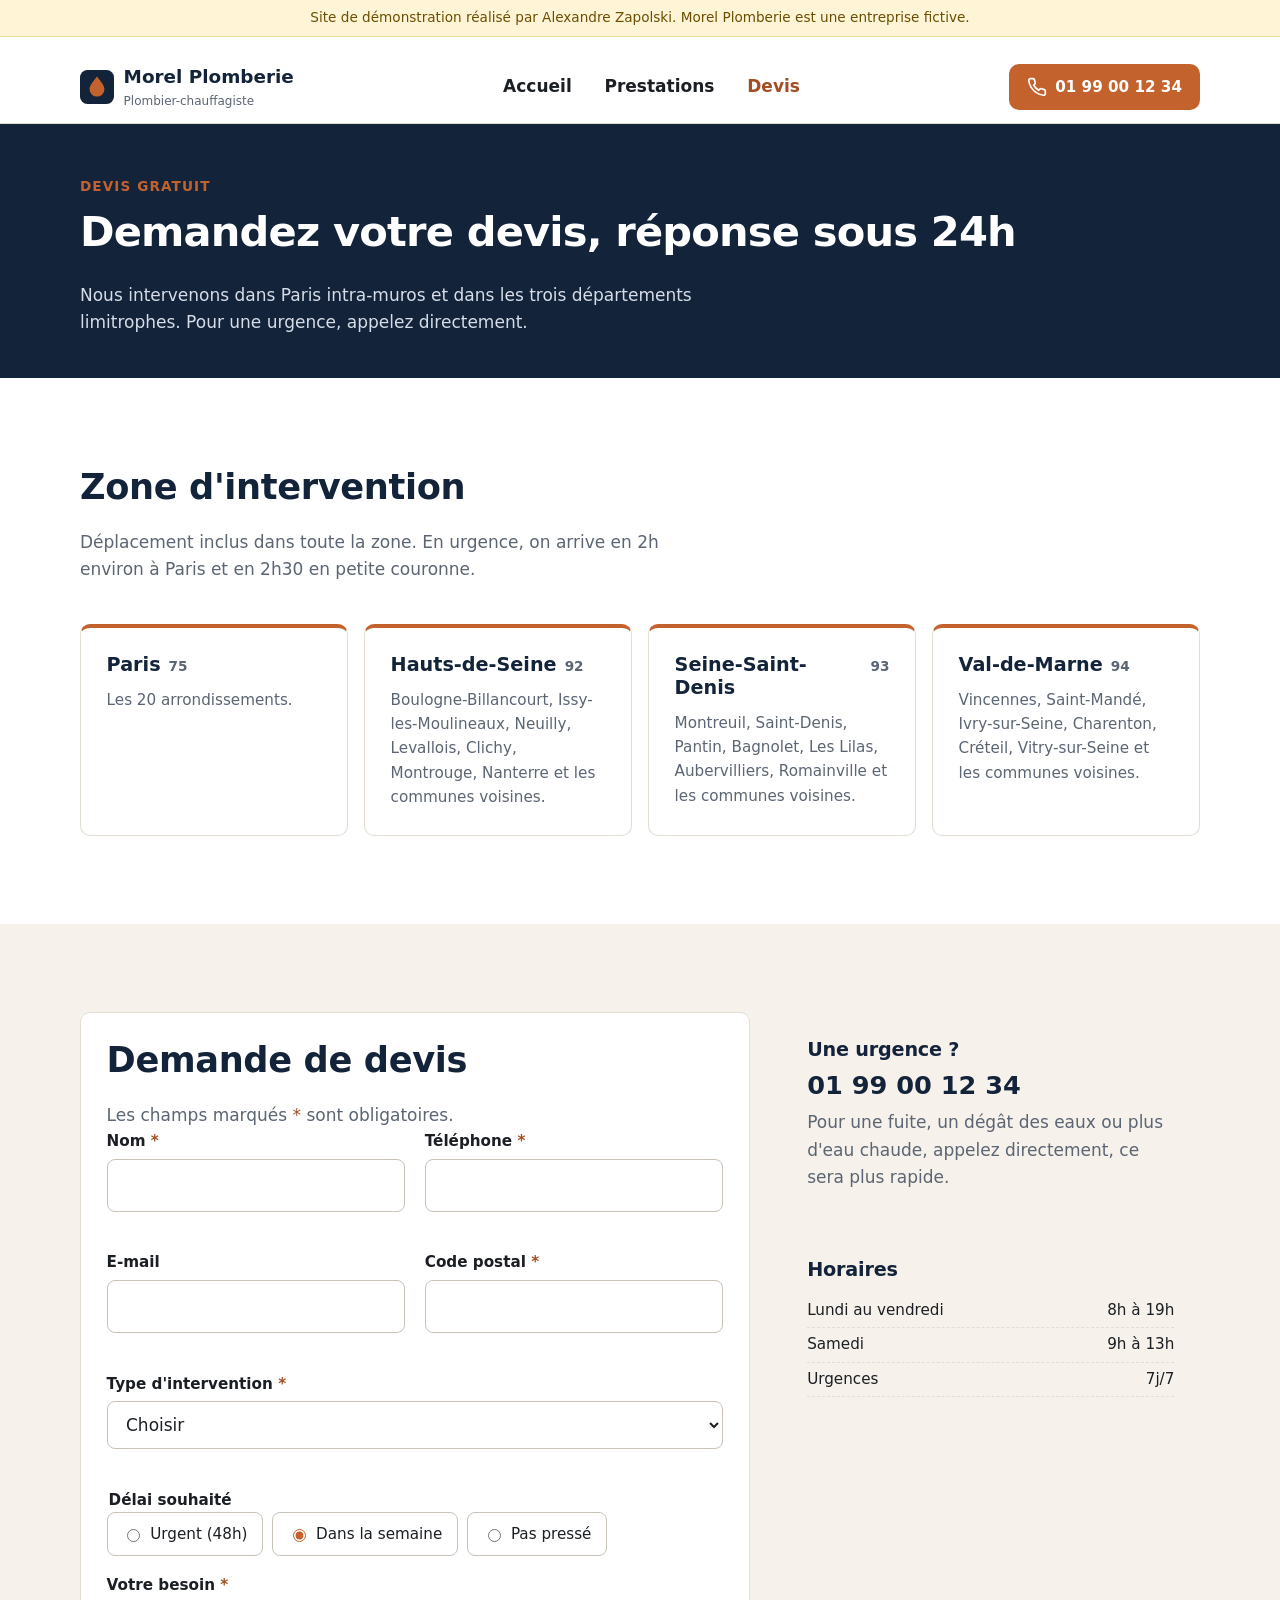
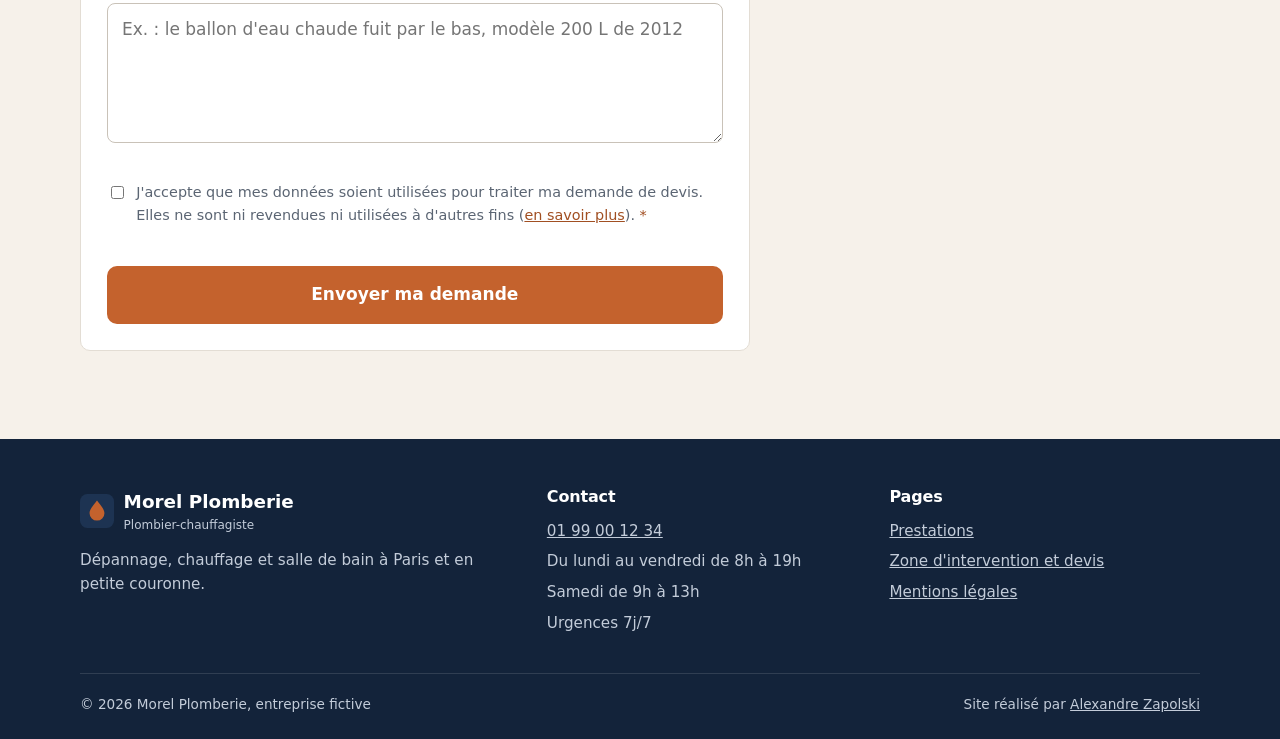
==== devis.html @ 9e3d2b04 "feat: add demo showcase site for a plumbing business" ====
<!DOCTYPE html>
<html lang="fr">
<head>
  <meta charset="UTF-8">
  <meta name="viewport" content="width=device-width, initial-scale=1">
  <title>Zone d'intervention et devis gratuit | Morel Plomberie</title>
  <meta name="description" content="Plombier à Paris (75), 92, 93 et 94. Demandez votre devis gratuit en ligne, réponse sous 24 h.">
  <link rel="stylesheet" href="css/style.css">
  <link rel="icon" href="data:image/svg+xml,%3Csvg xmlns='http://www.w3.org/2000/svg' viewBox='0 0 32 32'%3E%3Crect width='32' height='32' rx='7' fill='%2313233a'/%3E%3Cpath d='M16 6c4 5 7 8.5 7 12a7 7 0 0 1-14 0c0-3.5 3-7 7-12z' fill='%23c4622d'/%3E%3C/svg%3E">

</head>
<body>
  <a class="skip-link" href="#contenu">Aller au contenu</a>

  <p class="demo-banner">Site de démonstration réalisé par Alexandre Zapolski. Morel Plomberie est une entreprise fictive.</p>

  <header class="header">
    <div class="container header__inner">
      <a class="logo" href="index.html" aria-label="Morel Plomberie, accueil">
        <svg viewBox="0 0 32 32" aria-hidden="true"><rect width="32" height="32" rx="7" fill="#13233a"/><path d="M16 6c4 5 7 8.5 7 12a7 7 0 0 1-14 0c0-3.5 3-7 7-12z" fill="#c4622d"/></svg>
        <span>Morel Plomberie<small>Plombier-chauffagiste</small></span>
      </a>

      <nav class="nav" id="menu" aria-label="Navigation principale">
        <ul class="nav__list">
          <li><a href="index.html">Accueil</a></li>
          <li><a href="prestations.html">Prestations</a></li>
          <li><a href="devis.html" aria-current="page">Devis</a></li>
        </ul>
      </nav>

      <a class="btn btn--primary btn--small header__phone" href="tel:+33199001234">
        <svg viewBox="0 0 24 24" fill="none" stroke="currentColor" stroke-width="2" aria-hidden="true"><path d="M22 16.9v3a2 2 0 0 1-2.2 2 19.8 19.8 0 0 1-8.6-3.1 19.5 19.5 0 0 1-6-6A19.8 19.8 0 0 1 2.1 4.2 2 2 0 0 1 4.1 2h3a2 2 0 0 1 2 1.7c.1.9.4 1.8.7 2.7a2 2 0 0 1-.5 2.1L8 9.8a16 16 0 0 0 6 6l1.3-1.3a2 2 0 0 1 2.1-.4c.9.3 1.8.6 2.7.7a2 2 0 0 1 1.7 2z"/></svg>
        01 99 00 12 34
      </a>

      <button class="nav-toggle" type="button" aria-expanded="false" aria-controls="menu">
        <span class="visually-hidden">Ouvrir le menu</span>
        <svg viewBox="0 0 24 24" fill="none" stroke="currentColor" stroke-width="2" aria-hidden="true"><path d="M3 6h18M3 12h18M3 18h18"/></svg>
      </button>
    </div>
  </header>

  <main id="contenu">
    <section class="page-head">
      <div class="container">
        <span class="eyebrow">Devis gratuit</span>
        <h1>Demandez votre devis, réponse sous 24h</h1>
        <p>Nous intervenons dans Paris intra-muros et dans les trois départements limitrophes. Pour une urgence, appelez directement.</p>
      </div>
    </section>

    <!-- zone -->
    <section class="section">
      <div class="container">
        <div class="section__head">
          <h2>Zone d'intervention</h2>
          <p>Déplacement inclus dans toute la zone. En urgence, on arrive en 2h environ à Paris et en 2h30 en petite couronne.</p>
        </div>
        <div class="zones">
          <div class="card zone">
            <h3>Paris <span>75</span></h3>
            <p>Les 20 arrondissements.</p>
          </div>
          <div class="card zone">
            <h3>Hauts-de-Seine <span>92</span></h3>
            <p>Boulogne-Billancourt, Issy-les-Moulineaux, Neuilly, Levallois, Clichy, Montrouge, Nanterre et les communes voisines.</p>
          </div>
          <div class="card zone">
            <h3>Seine-Saint-Denis <span>93</span></h3>
            <p>Montreuil, Saint-Denis, Pantin, Bagnolet, Les Lilas, Aubervilliers, Romainville et les communes voisines.</p>
          </div>
          <div class="card zone">
            <h3>Val-de-Marne <span>94</span></h3>
            <p>Vincennes, Saint-Mandé, Ivry-sur-Seine, Charenton, Créteil, Vitry-sur-Seine et les communes voisines.</p>
          </div>
        </div>
      </div>
    </section>

    <!-- formulaire -->
    <section class="section section--sand" id="devis">
      <div class="container quote-layout">
        <div class="card">
          <h2>Demande de devis</h2>
          <p style="color:var(--muted)">Les champs marqués <span class="req">*</span> sont obligatoires.</p>

          <!-- action vide = mode démo, voir main.js -->
          <form id="quote-form" class="form" action="" method="post" novalidate>
            <div class="field">
              <label for="name">Nom <span class="req">*</span></label>
              <input id="name" name="name" type="text" autocomplete="name" required>
              <span class="field__error" aria-live="polite"></span>
            </div>

            <div class="field">
              <label for="phone">Téléphone <span class="req">*</span></label>
              <input id="phone" name="phone" type="tel" autocomplete="tel" inputmode="tel" required>
              <span class="field__error" aria-live="polite"></span>
            </div>

            <div class="field">
              <label for="email">E-mail</label>
              <input id="email" name="email" type="email" autocomplete="email">
              <span class="field__error" aria-live="polite"></span>
            </div>

            <div class="field">
              <label for="postcode">Code postal <span class="req">*</span></label>
              <input id="postcode" name="postcode" type="text" inputmode="numeric" maxlength="5" autocomplete="postal-code" required>
              <span class="field__error" aria-live="polite"></span>
            </div>

            <div class="field field--full">
              <label for="service">Type d'intervention <span class="req">*</span></label>
              <select id="service" name="service" required>
                <option value="">Choisir</option>
                <option>Dépannage / fuite</option>
                <option>Chauffe-eau</option>
                <option>Chauffage / chaudière</option>
                <option>Salle de bain</option>
                <option>Autre</option>
              </select>
              <span class="field__error" aria-live="polite"></span>
            </div>

            <fieldset class="field field--full">
              <legend>Délai souhaité</legend>
              <div class="radios">
                <label><input type="radio" name="delay" value="urgent"> Urgent (48h)</label>
                <label><input type="radio" name="delay" value="semaine" checked> Dans la semaine</label>
                <label><input type="radio" name="delay" value="flexible"> Pas pressé</label>
              </div>
            </fieldset>

            <div class="field field--full">
              <label for="message">Votre besoin <span class="req">*</span></label>
              <textarea id="message" name="message" required placeholder="Ex. : le ballon d'eau chaude fuit par le bas, modèle 200 L de 2012"></textarea>
              <span class="field__error" aria-live="polite"></span>
            </div>

            <!-- honeypot anti-spam -->
            <div class="hp" aria-hidden="true">
              <label for="website">Ne pas remplir</label>
              <input id="website" name="website" type="text" tabindex="-1" autocomplete="off">
            </div>

            <div class="field field--full">
              <label class="consent">
                <input type="checkbox" name="consent" required>
                <span>J'accepte que mes données soient utilisées pour traiter ma demande de devis. Elles ne sont ni revendues ni utilisées à d'autres fins (<a href="mentions-legales.html#donnees">en savoir plus</a>). <span class="req">*</span></span>
              </label>
              <span class="field__error" aria-live="polite"></span>
            </div>

            <div class="field field--full">
              <button class="btn btn--primary" type="submit">Envoyer ma demande</button>
            </div>

            <p class="form-status" role="status"></p>
          </form>
        </div>

        <aside>
          <div class="aside-box">
            <h2 style="font-size:1.2rem;margin:0">Une urgence ?</h2>
            <a class="phone-big" href="tel:+33199001234">01 99 00 12 34</a>
            <p style="margin:0;color:var(--muted)">Pour une fuite, un dégât des eaux ou plus d'eau chaude, appelez directement, ce sera plus rapide.</p>
          </div>
          <div class="aside-box">
            <h2 style="font-size:1.2rem">Horaires</h2>
            <ul class="hours">
              <li><span>Lundi au vendredi</span><span>8h à 19h</span></li>
              <li><span>Samedi</span><span>9h à 13h</span></li>
              <li><span>Urgences</span><span>7j/7</span></li>
            </ul>
          </div>
        </aside>
      </div>
    </section>
  </main>


  <footer class="footer">
    <div class="container">
      <div class="footer__grid">
        <div>
          <a class="logo" href="index.html">
            <svg viewBox="0 0 32 32" aria-hidden="true"><rect width="32" height="32" rx="7" fill="#1d3352"/><path d="M16 6c4 5 7 8.5 7 12a7 7 0 0 1-14 0c0-3.5 3-7 7-12z" fill="#c4622d"/></svg>
            <span>Morel Plomberie<small>Plombier-chauffagiste</small></span>
          </a>
          <p>Dépannage, chauffage et salle de bain à Paris et en petite couronne.</p>
        </div>
        <div>
          <h2>Contact</h2>
          <ul>
            <li><a href="tel:+33199001234">01 99 00 12 34</a></li>
            <li>Du lundi au vendredi de 8h à 19h</li>
            <li>Samedi de 9h à 13h</li>
            <li>Urgences 7j/7</li>
          </ul>
        </div>
        <div>
          <h2>Pages</h2>
          <ul>
            <li><a href="prestations.html">Prestations</a></li>
            <li><a href="devis.html">Zone d'intervention et devis</a></li>
            <li><a href="mentions-legales.html">Mentions légales</a></li>
          </ul>
        </div>
      </div>
      <div class="footer__bottom">
        <span>© <span data-year>2026</span> Morel Plomberie, entreprise fictive</span>
        <span>Site réalisé par <a href="https://www.malt.fr/profile/alexandrezapolski">Alexandre Zapolski</a></span>
      </div>
    </div>
  </footer>

  <!-- barre d'appel mobile -->
  <div class="callbar">
    <a class="btn btn--primary" href="tel:+33199001234">
      <svg viewBox="0 0 24 24" fill="none" stroke="currentColor" stroke-width="2" aria-hidden="true"><path d="M22 16.9v3a2 2 0 0 1-2.2 2 19.8 19.8 0 0 1-8.6-3.1 19.5 19.5 0 0 1-6-6A19.8 19.8 0 0 1 2.1 4.2 2 2 0 0 1 4.1 2h3a2 2 0 0 1 2 1.7c.1.9.4 1.8.7 2.7a2 2 0 0 1-.5 2.1L8 9.8a16 16 0 0 0 6 6l1.3-1.3a2 2 0 0 1 2.1-.4c.9.3 1.8.6 2.7.7a2 2 0 0 1 1.7 2z"/></svg>
      Appeler
    </a>
    <a class="btn btn--outline" href="devis.html">Devis gratuit</a>
  </div>

  <script src="js/main.js" defer></script>
</body>
</html>
---- css/style.css ----
/* Styles du site Morel Plomberie */

/* Variables */
:root {
  --navy: #13233a;
  --navy-2: #1d3352;
  --copper: #c4622d;
  --copper-dark: #a14f22;
  --sand: #f6f1ea;
  --white: #ffffff;
  --ink: #1b1f24;
  --muted: #5b6573;
  --line: #e3ddd4;
  --ok: #2f7d4f;
  --error: #b42318;

  --radius: 10px;
  --shadow: 0 6px 24px rgba(19, 35, 58, 0.08);
  --container: 1120px;

  /* polices système, pas besoin de charger Google Fonts */
  --font: system-ui, -apple-system, "Segoe UI", Roboto, "Helvetica Neue", Arial, sans-serif;
}

/* Base */
*,
*::before,
*::after { box-sizing: border-box; }

html { scroll-behavior: smooth; }

body {
  margin: 0;
  font-family: var(--font);
  font-size: 1.0625rem;
  line-height: 1.6;
  color: var(--ink);
  background: var(--white);
}

img, svg { display: block; max-width: 100%; }

a { color: var(--copper-dark); }

h1, h2, h3 { line-height: 1.2; margin: 0 0 0.6em; color: var(--navy); }
h1 { font-size: clamp(2rem, 4.5vw, 3.1rem); letter-spacing: -0.02em; }
h2 { font-size: clamp(1.6rem, 3vw, 2.2rem); letter-spacing: -0.01em; }
h3 { font-size: 1.2rem; }
p  { margin: 0 0 1em; }

:focus-visible { outline: 3px solid var(--copper); outline-offset: 2px; }

/* Utilitaires */
.container { width: min(100% - 2.5rem, var(--container)); margin-inline: auto; }

.skip-link {
  position: absolute; left: 1rem; top: -100px;
  background: var(--navy); color: var(--white);
  padding: 0.6rem 1rem; border-radius: var(--radius); z-index: 100;
}
.skip-link:focus { top: 1rem; }

.visually-hidden {
  position: absolute !important; width: 1px; height: 1px;
  overflow: hidden; clip: rect(0 0 0 0); white-space: nowrap;
}

.eyebrow {
  display: inline-block; font-size: 0.85rem; font-weight: 700;
  text-transform: uppercase; letter-spacing: 0.08em;
  color: var(--copper); margin-bottom: 0.6rem;
}

.section { padding: clamp(3.5rem, 7vw, 5.5rem) 0; }
.section--sand { background: var(--sand); }
.section__head { max-width: 640px; margin-bottom: 2.5rem; }
.section__head p { color: var(--muted); }

/* bandeau démo */
.demo-banner {
  background: #fff4d6; color: #6b4e00;
  font-size: 0.85rem; text-align: center; padding: 0.45rem 1rem;
  border-bottom: 1px solid #f0dca0;
}

/* En-tête */
.header {
  position: sticky; top: 0; z-index: 50;
  background: rgba(255, 255, 255, 0.96);
  backdrop-filter: blur(6px);
  border-bottom: 1px solid var(--line);
}
.header__inner {
  display: flex; align-items: center; justify-content: space-between;
  gap: 1rem; min-height: 72px;
}

.logo {
  display: flex; align-items: center; gap: 0.6rem;
  text-decoration: none; color: var(--navy); font-weight: 800; font-size: 1.15rem;
}
.logo svg { width: 34px; height: 34px; }
.logo small { display: block; font-weight: 500; font-size: 0.75rem; color: var(--muted); }

.nav__list {
  display: flex; gap: 0.25rem; list-style: none; margin: 0; padding: 0;
}
.nav__list a {
  display: block; padding: 0.5rem 0.9rem; border-radius: 6px;
  text-decoration: none; color: var(--ink); font-weight: 600;
}
.nav__list a:hover { background: var(--sand); }
.nav__list a[aria-current="page"] { color: var(--copper-dark); }

.nav-toggle {
  display: none; background: none; border: 1px solid var(--line);
  border-radius: 8px; padding: 0.5rem; cursor: pointer;
}
.nav-toggle svg { width: 24px; height: 24px; }

/* Sections */

/* Hero */
.hero {
  background:
    radial-gradient(circle at 85% 20%, rgba(196, 98, 45, 0.25), transparent 45%),
    linear-gradient(160deg, var(--navy) 0%, var(--navy-2) 100%);
  color: var(--white);
  padding: clamp(3.5rem, 9vw, 6.5rem) 0;
}
.hero h1 { color: var(--white); max-width: 16ch; }
.hero__lead { font-size: 1.2rem; max-width: 52ch; color: #d6dde8; }
.hero__actions { display: flex; flex-wrap: wrap; gap: 0.8rem; margin: 1.8rem 0 2.2rem; }
.hero__trust {
  display: flex; flex-wrap: wrap; gap: 0.6rem 1.6rem;
  list-style: none; margin: 0; padding: 0; color: #d6dde8; font-size: 0.95rem;
}
.hero__trust li { display: flex; align-items: center; gap: 0.45rem; }
.hero__trust svg { width: 18px; height: 18px; color: var(--copper); flex-shrink: 0; }

/* En-tête de page interne */
.page-head {
  background: var(--navy); color: var(--white); padding: 3rem 0 2.6rem;
}
.page-head h1 { color: var(--white); font-size: clamp(1.9rem, 4vw, 2.6rem); }
.page-head p { color: #d6dde8; max-width: 60ch; margin: 0; }

/* Composants */

/* Boutons */
.btn {
  display: inline-flex; align-items: center; justify-content: center; gap: 0.5rem;
  padding: 0.85rem 1.4rem; border-radius: var(--radius);
  font: inherit; font-weight: 700; text-decoration: none;
  border: 2px solid transparent; cursor: pointer;
  transition: background 0.15s, transform 0.15s;
}
.btn svg { width: 20px; height: 20px; }
.btn:active { transform: translateY(1px); }
.btn--primary { background: var(--copper); color: var(--white); }
.btn--primary:hover { background: var(--copper-dark); }
.btn--ghost { border-color: rgba(255, 255, 255, 0.5); color: var(--white); }
.btn--ghost:hover { background: rgba(255, 255, 255, 0.1); }
.btn--outline { border-color: var(--navy); color: var(--navy); }
.btn--outline:hover { background: var(--navy); color: var(--white); }
.btn--small { padding: 0.55rem 1rem; font-size: 0.95rem; }

/* Grilles de cartes */
.grid { display: grid; gap: 1.25rem; }
.grid--3 { grid-template-columns: repeat(3, 1fr); }
.grid--2 { grid-template-columns: repeat(2, 1fr); }

.card {
  background: var(--white); border: 1px solid var(--line);
  border-radius: var(--radius); padding: 1.6rem;
}
.card__icon {
  width: 48px; height: 48px; border-radius: 10px;
  display: grid; place-items: center;
  background: #fbeee6; color: var(--copper); margin-bottom: 1rem;
}
.card__icon svg { width: 26px; height: 26px; }
.card p { color: var(--muted); margin-bottom: 0; }

/* Étapes */
.steps { counter-reset: step; list-style: none; padding: 0; margin: 0; }
.steps li { position: relative; padding-left: 3.4rem; }
.steps li::before {
  counter-increment: step; content: counter(step);
  position: absolute; left: 0; top: 0;
  width: 2.4rem; height: 2.4rem; border-radius: 50%;
  display: grid; place-items: center;
  background: var(--navy); color: var(--white); font-weight: 800;
}

/* Avis */
.review { display: flex; flex-direction: column; gap: 0.8rem; }
.review__stars { color: #e2a400; letter-spacing: 2px; font-size: 1.1rem; }
.review blockquote { margin: 0; color: var(--ink); }
.review footer { font-size: 0.9rem; color: var(--muted); margin-top: auto; }
.review footer strong { color: var(--navy); }
.reviews-note { font-size: 0.85rem; color: var(--muted); margin-top: 1.2rem; }

/* Bloc CTA */
.cta {
  background: var(--copper); color: var(--white);
  border-radius: 16px; padding: clamp(2rem, 5vw, 3rem);
  display: flex; flex-wrap: wrap; align-items: center; justify-content: space-between; gap: 1.5rem;
}
.cta h2 { color: var(--white); margin: 0 0 0.3rem; }
.cta p { margin: 0; color: #fde7da; }
.cta .btn--primary { background: var(--white); color: var(--copper-dark); }
.cta .btn--primary:hover { background: var(--sand); }

/* Prestations détaillées */
.service {
  display: grid; grid-template-columns: 64px 1fr auto; gap: 1.25rem; align-items: start;
  padding: 1.8rem 0; border-bottom: 1px solid var(--line);
}
.service:last-child { border-bottom: 0; }
.service .card__icon { width: 64px; height: 64px; margin: 0; }
.service ul { margin: 0.4rem 0 0; padding-left: 1.2rem; color: var(--muted); }
.service__price {
  white-space: nowrap; font-weight: 700; color: var(--navy);
  background: var(--sand); border-radius: 8px; padding: 0.4rem 0.8rem;
}
.price-note { font-size: 0.9rem; color: var(--muted); }

/* Zone d'intervention */
.zones { display: grid; grid-template-columns: repeat(4, 1fr); gap: 1rem; }
.zone { border-top: 4px solid var(--copper); }
.zone h3 { display: flex; align-items: baseline; gap: 0.5rem; }
.zone h3 span { font-size: 0.85rem; font-weight: 600; color: var(--muted); }
.zone p { font-size: 0.95rem; }

/* Mise en page devis */
.quote-layout { display: grid; grid-template-columns: 1.6fr 1fr; gap: 2rem; align-items: start; }
.aside-box { background: var(--sand); border-radius: var(--radius); padding: 1.6rem; }
.aside-box + .aside-box { margin-top: 1rem; }
.aside-box .phone-big {
  display: block; font-size: 1.6rem; font-weight: 800;
  color: var(--navy); text-decoration: none; margin: 0.3rem 0 0.2rem;
}
.hours { list-style: none; padding: 0; margin: 0; font-size: 0.95rem; }
.hours li { display: flex; justify-content: space-between; padding: 0.3rem 0; border-bottom: 1px dashed var(--line); }

/* Texte légal */
.legal { max-width: 760px; }
.legal h2 { font-size: 1.35rem; margin-top: 2.2rem; }

/* Formulaire */
.form { display: grid; grid-template-columns: 1fr 1fr; gap: 1.1rem 1.25rem; }
.field { display: flex; flex-direction: column; gap: 0.35rem; }
.field--full { grid-column: 1 / -1; }
.field label, .field legend { font-weight: 600; font-size: 0.95rem; }
.field .hint { font-size: 0.85rem; color: var(--muted); }
.req { color: var(--copper-dark); }

.field input,
.field select,
.field textarea {
  font: inherit; color: var(--ink);
  padding: 0.75rem 0.9rem; border: 1px solid #c9c2b8; border-radius: 8px;
  background: var(--white); width: 100%;
}
.field textarea { min-height: 140px; resize: vertical; }
.field input:focus, .field select:focus, .field textarea:focus {
  outline: none; border-color: var(--copper); box-shadow: 0 0 0 3px rgba(196, 98, 45, 0.2);
}
.field.has-error input,
.field.has-error select,
.field.has-error textarea { border-color: var(--error); }
.field__error { color: var(--error); font-size: 0.85rem; min-height: 1.1em; }

fieldset.field { border: 0; padding: 0; margin: 0; }
.radios { display: flex; flex-wrap: wrap; gap: 0.6rem; }
.radios label {
  display: flex; align-items: center; gap: 0.45rem; font-weight: 500;
  border: 1px solid #c9c2b8; border-radius: 8px; padding: 0.55rem 0.9rem; cursor: pointer;
}
.radios input { width: auto; accent-color: var(--copper); }

.field .consent { display: flex; gap: 0.6rem; align-items: flex-start; font-size: 0.9rem; font-weight: 400; color: var(--muted); }
.consent input { width: auto; margin-top: 0.3rem; accent-color: var(--copper); }

/* honeypot anti-spam, caché */
.hp { position: absolute; left: -9999px; }

.form-status { grid-column: 1 / -1; border-radius: 8px; padding: 0.9rem 1rem; display: none; }
.form-status.is-success { display: block; background: #e7f4ec; color: var(--ok); }
.form-status.is-error { display: block; background: #fdecea; color: var(--error); }

/* Pied de page */
.footer { background: var(--navy); color: #c3ccd9; padding: 3rem 0 1.5rem; font-size: 0.95rem; }
.footer a { color: #c3ccd9; }
.footer a:hover { color: var(--white); }
.footer__grid { display: grid; grid-template-columns: 1.4fr 1fr 1fr; gap: 2rem; }
.footer h2 { color: var(--white); font-size: 1rem; margin-bottom: 0.8rem; }
.footer ul { list-style: none; padding: 0; margin: 0; }
.footer li { margin-bottom: 0.4rem; }
.footer .logo { color: var(--white); margin-bottom: 0.8rem; }
.footer .logo small { color: #c3ccd9; }
.footer__bottom {
  border-top: 1px solid rgba(255, 255, 255, 0.12); margin-top: 2rem; padding-top: 1.2rem;
  display: flex; flex-wrap: wrap; justify-content: space-between; gap: 0.6rem; font-size: 0.85rem;
}

/* Barre d'appel mobile */
.callbar { display: none; }

/* Responsive */
@media (max-width: 960px) {
  .grid--3 { grid-template-columns: 1fr 1fr; }
  .zones { grid-template-columns: 1fr 1fr; }
  .quote-layout { grid-template-columns: 1fr; }
  .footer__grid { grid-template-columns: 1fr 1fr; }
}

@media (max-width: 760px) {
  /* Menu burger */
  .nav-toggle { display: inline-flex; }
  .header__phone { display: none; }
  .nav {
    position: absolute; top: 100%; left: 0; right: 0;
    background: var(--white); border-bottom: 1px solid var(--line);
    display: none;
  }
  .nav.is-open { display: block; }
  .nav__list { flex-direction: column; padding: 0.5rem 1.25rem 1rem; }
  .nav__list a { padding: 0.8rem 0.5rem; border-bottom: 1px solid var(--line); border-radius: 0; }

  .grid--3, .grid--2, .zones, .form, .footer__grid { grid-template-columns: 1fr; }
  .service { grid-template-columns: 1fr; }
  .service .card__icon { width: 52px; height: 52px; }
  .service__price { justify-self: start; }

  /* barre d'appel en bas, mobile uniquement */
  body { padding-bottom: 76px; }
  .callbar {
    display: grid; grid-template-columns: 1fr 1fr; gap: 0.6rem;
    position: fixed; left: 0; right: 0; bottom: 0; z-index: 60;
    padding: 0.7rem 0.9rem calc(0.7rem + env(safe-area-inset-bottom));
    background: var(--white); border-top: 1px solid var(--line);
    box-shadow: 0 -4px 16px rgba(0, 0, 0, 0.08);
  }
  .callbar .btn { padding: 0.8rem 0.6rem; }
}

@media (prefers-reduced-motion: reduce) {
  html { scroll-behavior: auto; }
  * { transition: none !important; }
}
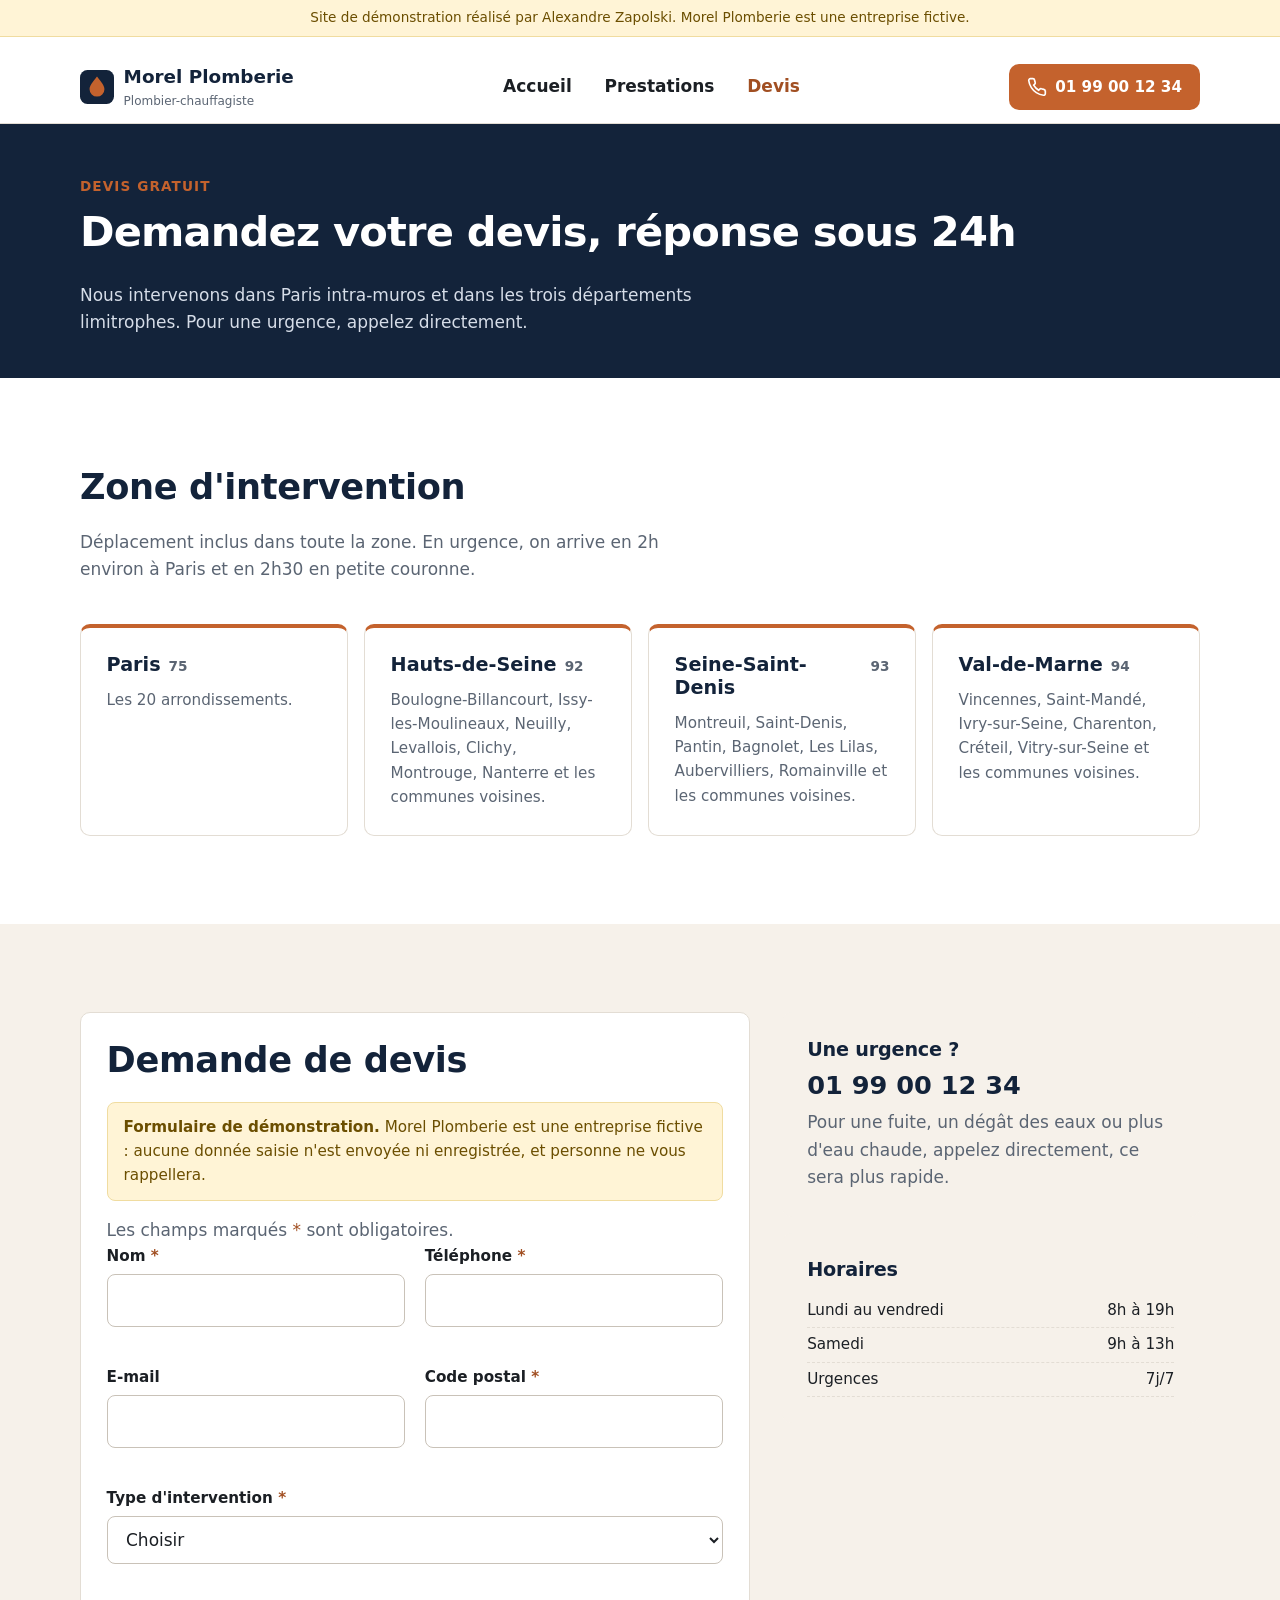
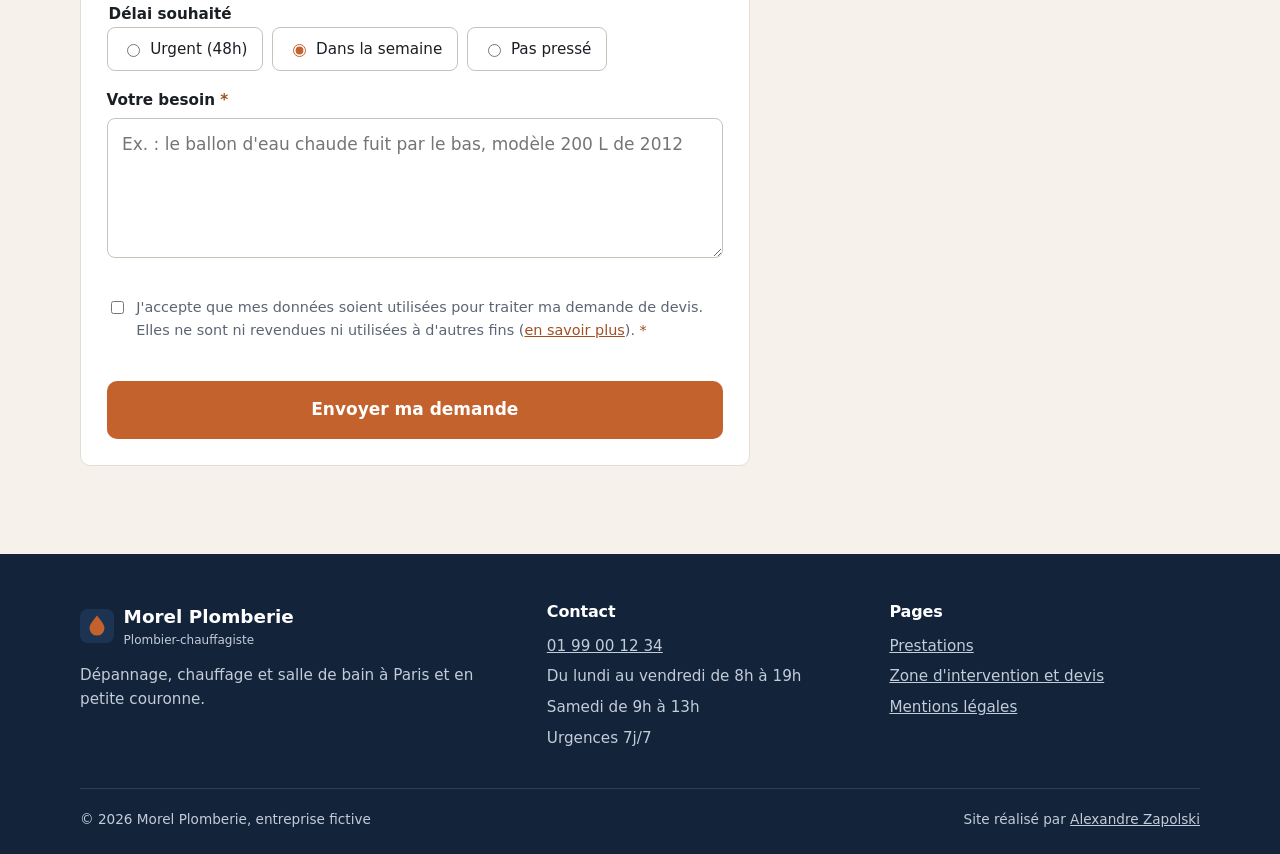
==== commit a57feadc: "feat: add pictures" ====
--- a/devis.html
+++ b/devis.html
@@ -83,6 +83,7 @@
       <div class="container quote-layout">
         <div class="card">
           <h2>Demande de devis</h2>
+          <p class="demo-note"><strong>Formulaire de démonstration.</strong> Morel Plomberie est une entreprise fictive : aucune donnée saisie n'est envoyée ni enregistrée, et personne ne vous rappellera.</p>
           <p style="color:var(--muted)">Les champs marqués <span class="req">*</span> sont obligatoires.</p>
 
           <!-- action vide = mode démo, voir main.js -->
--- a/css/style.css
+++ b/css/style.css
@@ -122,11 +122,20 @@
 
 /* Hero */
 .hero {
-  background:
-    radial-gradient(circle at 85% 20%, rgba(196, 98, 45, 0.25), transparent 45%),
-    linear-gradient(160deg, var(--navy) 0%, var(--navy-2) 100%);
+  position: relative; overflow: hidden; isolation: isolate;
+  background: var(--navy); /* si la photo ne charge pas */
   color: var(--white);
-  padding: clamp(3.5rem, 9vw, 6.5rem) 0;
+  padding: clamp(4rem, 10vw, 7.5rem) 0;
+}
+.hero__bg {
+  position: absolute; inset: 0; z-index: -2;
+  width: 100%; height: 100%; object-fit: cover; object-position: 70% 40%;
+}
+/* voile bleu nuit : opaque à gauche sous le texte, plus léger à droite sur la photo */
+.hero::after {
+  content: ""; position: absolute; inset: 0; z-index: -1;
+  background: linear-gradient(90deg,
+    rgba(19, 35, 58, 0.95) 0%, rgba(19, 35, 58, 0.85) 45%, rgba(19, 35, 58, 0.35) 100%);
 }
 .hero h1 { color: var(--white); max-width: 16ch; }
 .hero__lead { font-size: 1.2rem; max-width: 52ch; color: #d6dde8; }
@@ -199,6 +208,11 @@
 .review blockquote { margin: 0; color: var(--ink); }
 .review footer { font-size: 0.9rem; color: var(--muted); margin-top: auto; }
 .review footer strong { color: var(--navy); }
+.demo-note,
+.card .demo-note {
+  background: #fff4d6; color: #6b4e00; border: 1px solid #f0dca0;
+  border-radius: 8px; padding: 0.75rem 1rem; font-size: 0.95rem; margin-bottom: 1rem;
+}
 .reviews-note { font-size: 0.85rem; color: var(--muted); margin-top: 1.2rem; }
 
 /* Bloc CTA */
@@ -219,6 +233,10 @@
 }
 .service:last-child { border-bottom: 0; }
 .service .card__icon { width: 64px; height: 64px; margin: 0; }
+.service--photo { grid-template-columns: 240px 1fr auto; }
+.service__photo {
+  width: 100%; height: auto; aspect-ratio: 4 / 3; object-fit: cover;
+}
 .service ul { margin: 0.4rem 0 0; padding-left: 1.2rem; color: var(--muted); }
 .service__price {
   white-space: nowrap; font-weight: 700; color: var(--navy);
@@ -313,6 +331,9 @@
   .grid--3 { grid-template-columns: 1fr 1fr; }
   .zones { grid-template-columns: 1fr 1fr; }
   .quote-layout { grid-template-columns: 1fr; }
+  /* sur écran étroit le texte couvre toute la largeur : voile uniforme */
+  .hero::after { background: rgba(19, 35, 58, 0.86); }
+  .service--photo { grid-template-columns: 180px 1fr auto; }
   .footer__grid { grid-template-columns: 1fr 1fr; }
 }
 
@@ -330,7 +351,7 @@
   .nav__list a { padding: 0.8rem 0.5rem; border-bottom: 1px solid var(--line); border-radius: 0; }
 
   .grid--3, .grid--2, .zones, .form, .footer__grid { grid-template-columns: 1fr; }
-  .service { grid-template-columns: 1fr; }
+  .service, .service--photo { grid-template-columns: 1fr; }
   .service .card__icon { width: 52px; height: 52px; }
   .service__price { justify-self: start; }
 
